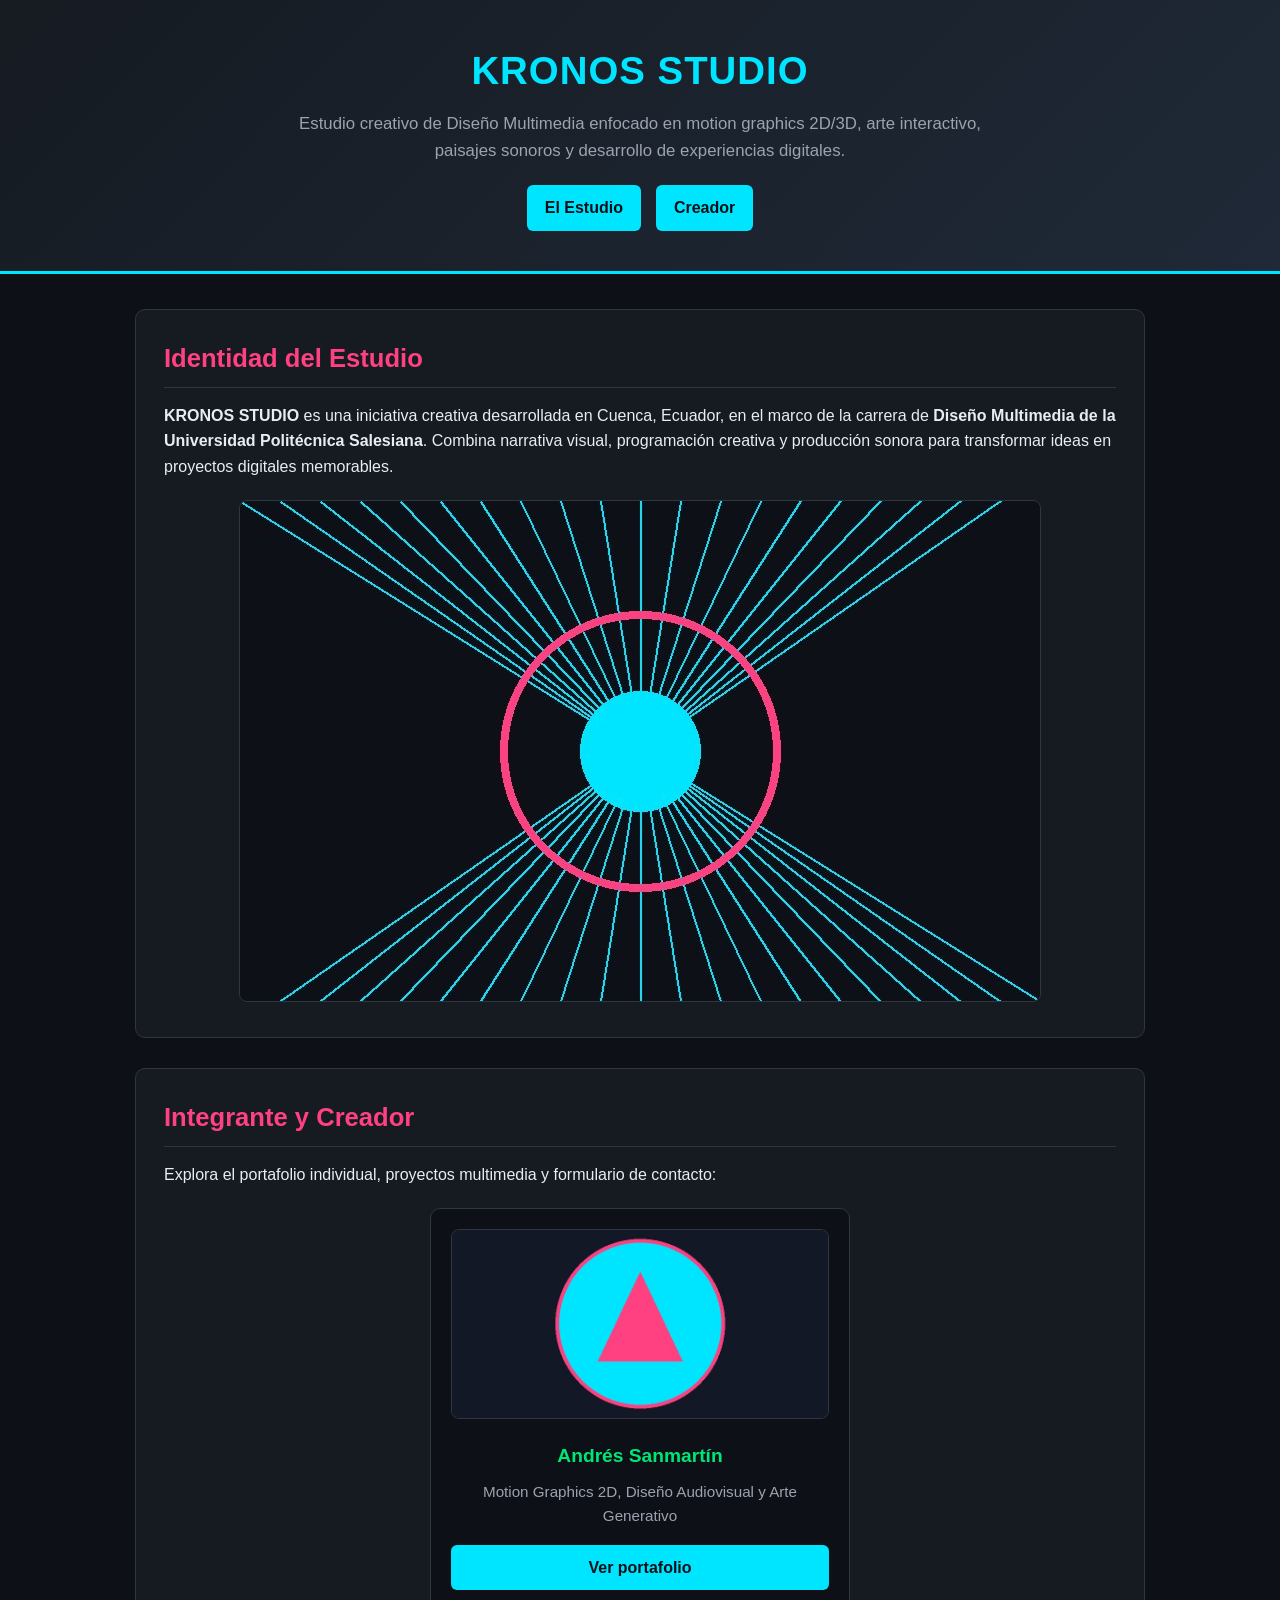
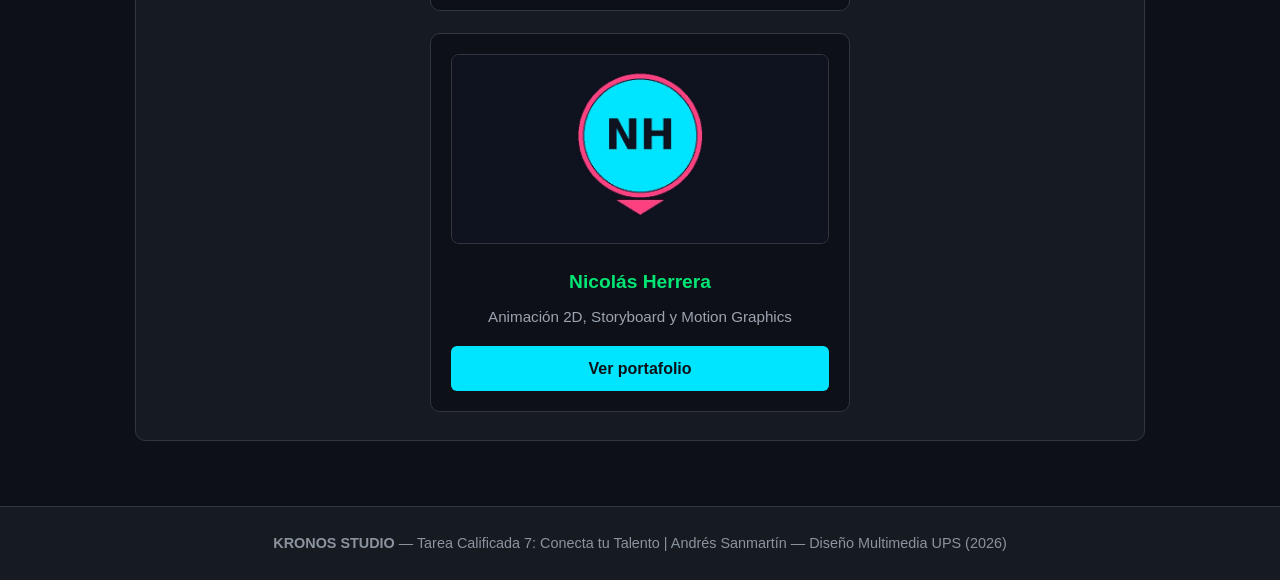
==== index.html @ a29038e9 "Add files via upload" ====
<!DOCTYPE html>
<html lang="es">
<head>
    <meta charset="UTF-8">
    <meta name="viewport" content="width=device-width, initial-scale=1.0">
    <meta name="description" content="KRONOS STUDIO - Estudio de Diseño Multimedia, Motion Graphics, Audio Digital y Experiencias Interactivas por Andrés Sanmartín.">
    <title>KRONOS STUDIO | Estudio de Diseño Multimedia</title>
    <link rel="stylesheet" href="estilos.css">
</head>
<body>

    <header class="hero-header">
        <h1>KRONOS STUDIO</h1>
        <p>
            Estudio creativo de Diseño Multimedia enfocado en motion graphics 2D/3D, 
            arte interactivo, paisajes sonoros y desarrollo de experiencias digitales.
        </p>
        <nav class="nav-bar">
            <a href="#sobre-el-estudio">El Estudio</a>
            <a href="#creador">Creador</a>
        </nav>
    </header>

    <main class="container">

        <section id="sobre-el-estudio">
            <h2>Identidad del Estudio</h2>
            <p>
                <strong>KRONOS STUDIO</strong> es una iniciativa creativa desarrollada en Cuenca, Ecuador, en el marco de la carrera de 
                <strong>Diseño Multimedia de la Universidad Politécnica Salesiana</strong>. Combina narrativa visual, 
                programación creativa y producción sonora para transformar ideas en proyectos digitales memorables.
            </p>
            <div class="banner-box">
                <img src="imagenes/portada.jpg" alt="Identidad visual geométrica y luminosa de Kronos Studio">
            </div>
        </section>

        <section id="creador">
            <h2>Integrante y Creador</h2>
            <p>Explora el portafolio individual, proyectos multimedia y formulario de contacto:</p>

            <div class="grid-cards" style="max-width: 420px; margin: 20px auto 0 auto;">
                <article class="card">
                    <div>
                        <img src="imagenes/andres.jpg" alt="Avatar ilustrado de Andrés Sanmartín">
                        <h3>Andrés Sanmartín</h3>
                        <p>Motion Graphics 2D, Diseño Audiovisual y Arte Generativo</p>
                    </div>
                    <a class="btn-link" href="integrantes/andres/sanmar.html">Ver portafolio</a>
                </article>
                <article class="card">
                    <div>
                        <img src="imagenes/nicolas.jpg" alt="Avatar geométrico de Nicolás Herrera">
                        <h3>Nicolás Herrera</h3>
                        <p>Animación 2D, Storyboard y Motion Graphics</p>
                    </div>
                    <a class="btn-link" href="integrantes/nicolas/index.html">Ver portafolio</a>
                </article>
            </div>
        </section>

    </main>

    <footer>
        <p><strong>KRONOS STUDIO</strong> &mdash; Tarea Calificada 7: Conecta tu Talento | Andrés Sanmartín &mdash; Diseño Multimedia UPS (2026)</p>
    </footer>

</body>
</html>
---- estilos.css ----
* {
    box-sizing: border-box;
    margin: 0;
    padding: 0;
}
body {
    background-color: #0d1117;
    color: #e6edf3;
    font-family: 'Segoe UI', Roboto, Helvetica, Arial, sans-serif;
    line-height: 1.6;
}
.hero-header {
    background: linear-gradient(135deg, #161b22 0%, #1f2937 100%);
    border-bottom: 3px solid #00e5ff;
    padding: 40px 20px;
    text-align: center;
}
.hero-header h1 {
    font-size: 2.4rem;
    color: #00e5ff;
    letter-spacing: 1px;
    margin-bottom: 10px;
}
.hero-header p {
    max-width: 720px;
    margin: 0 auto 20px auto;
    color: #9ca3af;
    font-size: 1.05rem;
}
.nav-bar {
    display: flex;
    justify-content: center;
    flex-wrap: wrap;
    gap: 15px;
    margin-top: 15px;
}
.nav-bar a, .btn-link {
    display: inline-block;
    background-color: #00e5ff;
    color: #0d1117;
    text-decoration: none;
    font-weight: bold;
    padding: 10px 18px;
    border-radius: 6px;
    transition: background-color 0.2s ease, transform 0.2s ease;
}
.nav-bar a:hover, .btn-link:hover {
    background-color: #ff4081;
    color: #ffffff;
    transform: translateY(-2px);
}
.container {
    max-width: 1050px;
    margin: 0 auto;
    padding: 35px 20px;
}
section {
    background-color: #161b22;
    border: 1px solid #30363d;
    border-radius: 10px;
    padding: 28px;
    margin-bottom: 30px;
}
h2 {
    color: #ff4081;
    font-size: 1.6rem;
    margin-bottom: 15px;
    border-bottom: 1px solid #30363d;
    padding-bottom: 8px;
}
h3 {
    color: #00e676;
    font-size: 1.2rem;
    margin-bottom: 8px;
}
.banner-box {
    text-align: center;
    margin-top: 20px;
}
.banner-box img {
    max-width: 100%;
    height: auto;
    border-radius: 8px;
    border: 1px solid #30363d;
}
.grid-cards {
    display: grid;
    grid-template-columns: repeat(auto-fit, minmax(270px, 1fr));
    gap: 22px;
    margin-top: 20px;
}
.card {
    background-color: #0d1117;
    border: 1px solid #30363d;
    border-radius: 10px;
    padding: 20px;
    text-align: center;
    display: flex;
    flex-direction: column;
    justify-content: space-between;
}
.card img {
    width: 100%;
    height: 190px;
    object-fit: cover;
    border-radius: 8px;
    margin-bottom: 15px;
    border: 1px solid #30363d;
}
.card p {
    color: #9ca3af;
    margin-bottom: 16px;
    font-size: 0.95rem;
}
.perfil-grid {
    display: grid;
    grid-template-columns: repeat(auto-fit, minmax(260px, 1fr));
    gap: 24px;
    align-items: center;
}
.perfil-grid img {
    width: 100%;
    max-width: 320px;
    border-radius: 10px;
    border: 2px solid #00e5ff;
    display: block;
    margin: 0 auto;
}
figure {
    background-color: #0d1117;
    border: 1px solid #30363d;
    border-radius: 8px;
    padding: 15px;
    margin-bottom: 12px;
    text-align: center;
}
figure img {
    width: 100%;
    max-height: 220px;
    object-fit: cover;
    border-radius: 6px;
}
figcaption {
    color: #9ca3af;
    font-size: 0.85rem;
    margin-top: 8px;
}
.media-grid {
    display: grid;
    grid-template-columns: repeat(auto-fit, minmax(300px, 1fr));
    gap: 20px;
    margin-top: 15px;
}
.media-box {
    background-color: #0d1117;
    border: 1px solid #30363d;
    border-radius: 8px;
    padding: 18px;
}
audio, video {
    width: 100%;
    margin-top: 10px;
    border-radius: 6px;
}
.contact-form {
    display: flex;
    flex-direction: column;
    gap: 15px;
    margin-top: 15px;
}
.form-group {
    display: flex;
    flex-direction: column;
    gap: 6px;
}
.form-group label {
    font-weight: bold;
    color: #e6edf3;
}
input[type="text"],
input[type="email"],
select,
textarea {
    background-color: #0d1117;
    border: 1px solid #30363d;
    border-radius: 6px;
    color: #e6edf3;
    padding: 10px 12px;
    font-size: 1rem;
    font-family: inherit;
}
input:focus, select:focus, textarea:focus {
    outline: none;
    border-color: #00e5ff;
}
.radio-group {
    display: flex;
    flex-wrap: wrap;
    gap: 20px;
    background-color: #0d1117;
    border: 1px solid #30363d;
    padding: 12px;
    border-radius: 6px;
}
.radio-option {
    display: flex;
    align-items: center;
    gap: 6px;
    font-weight: normal !important;
}
button[type="submit"] {
    background-color: #00e676;
    color: #0d1117;
    border: none;
    padding: 12px 22px;
    font-size: 1rem;
    font-weight: bold;
    border-radius: 6px;
    cursor: pointer;
    align-self: flex-start;
}
button[type="submit"]:hover {
    background-color: #00c853;
}
.aviso-demo {
    background-color: #1f2937;
    border-left: 4px solid #ffab00;
    padding: 10px 14px;
    font-size: 0.9rem;
    color: #fcd34d;
    border-radius: 4px;
}
footer {
    background-color: #161b22;
    border-top: 1px solid #30363d;
    text-align: center;
    padding: 25px 20px;
    color: #8b949e;
    font-size: 0.9rem;
}
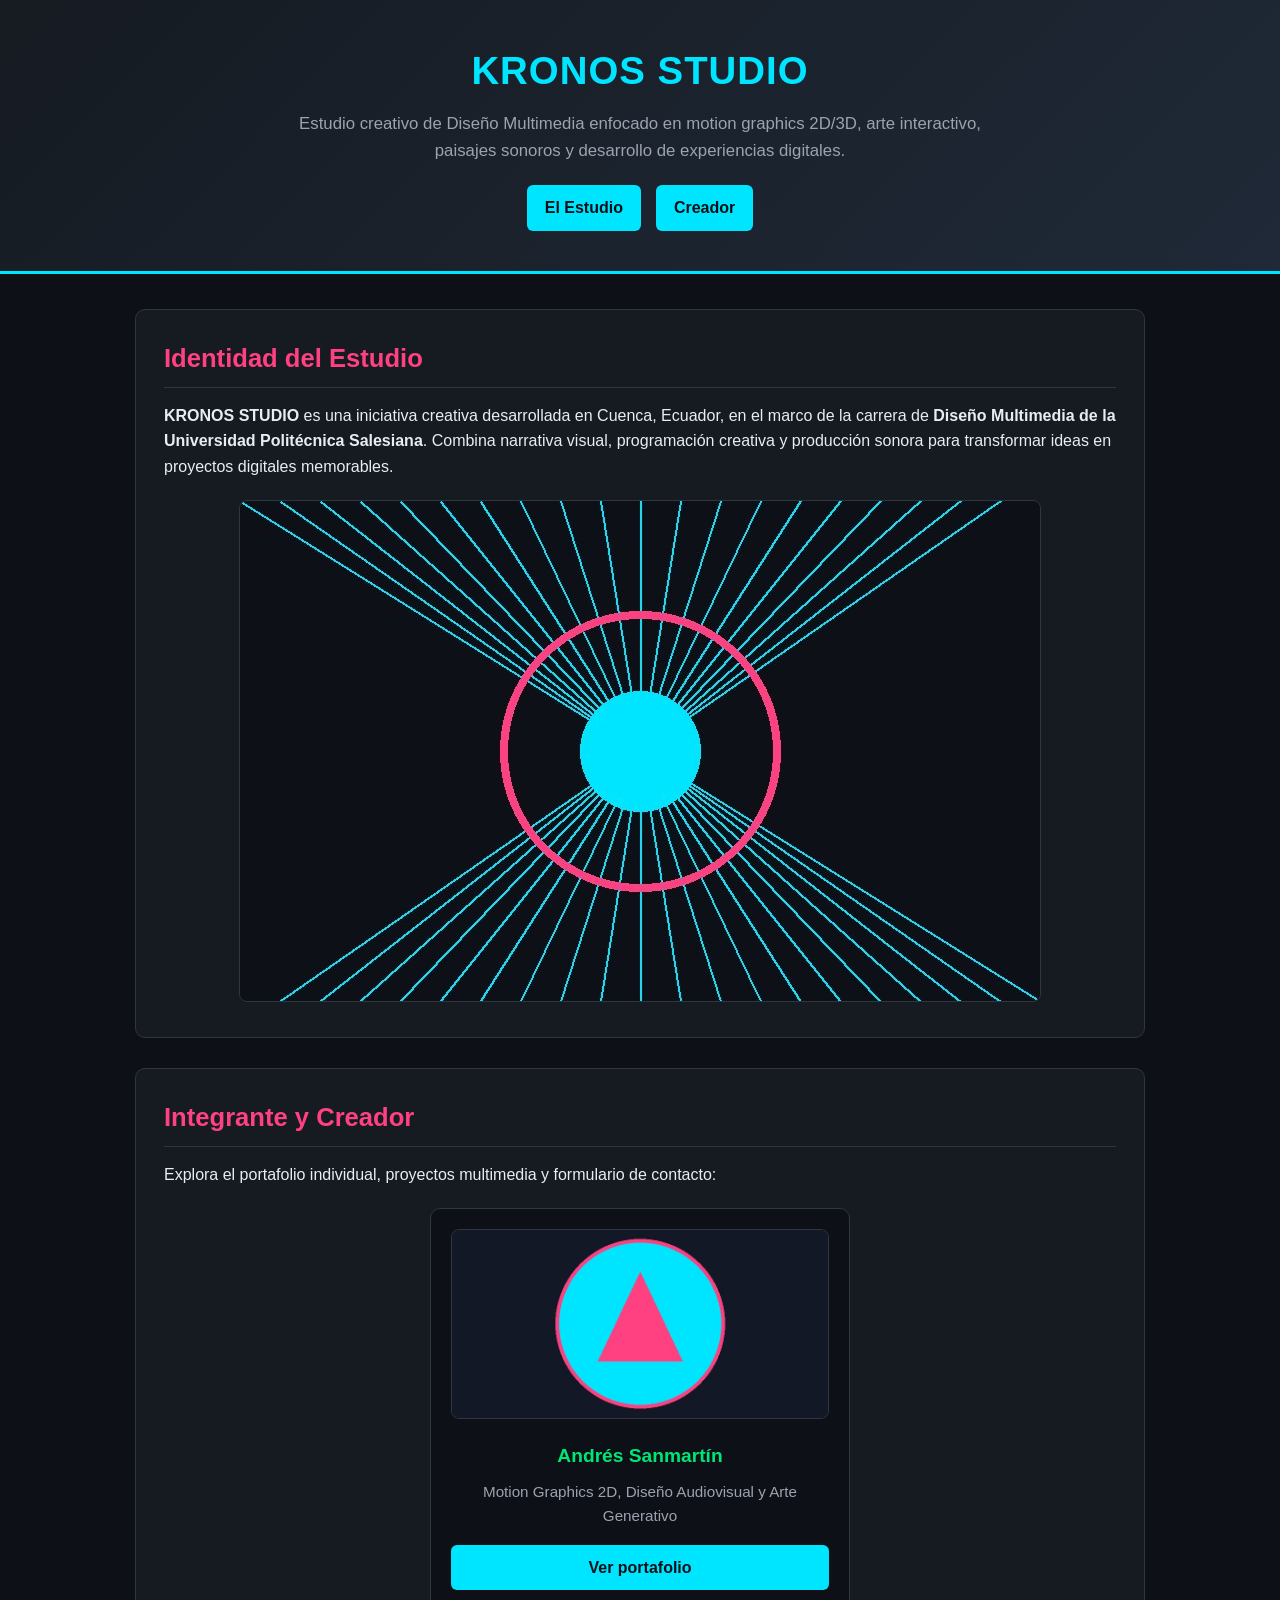
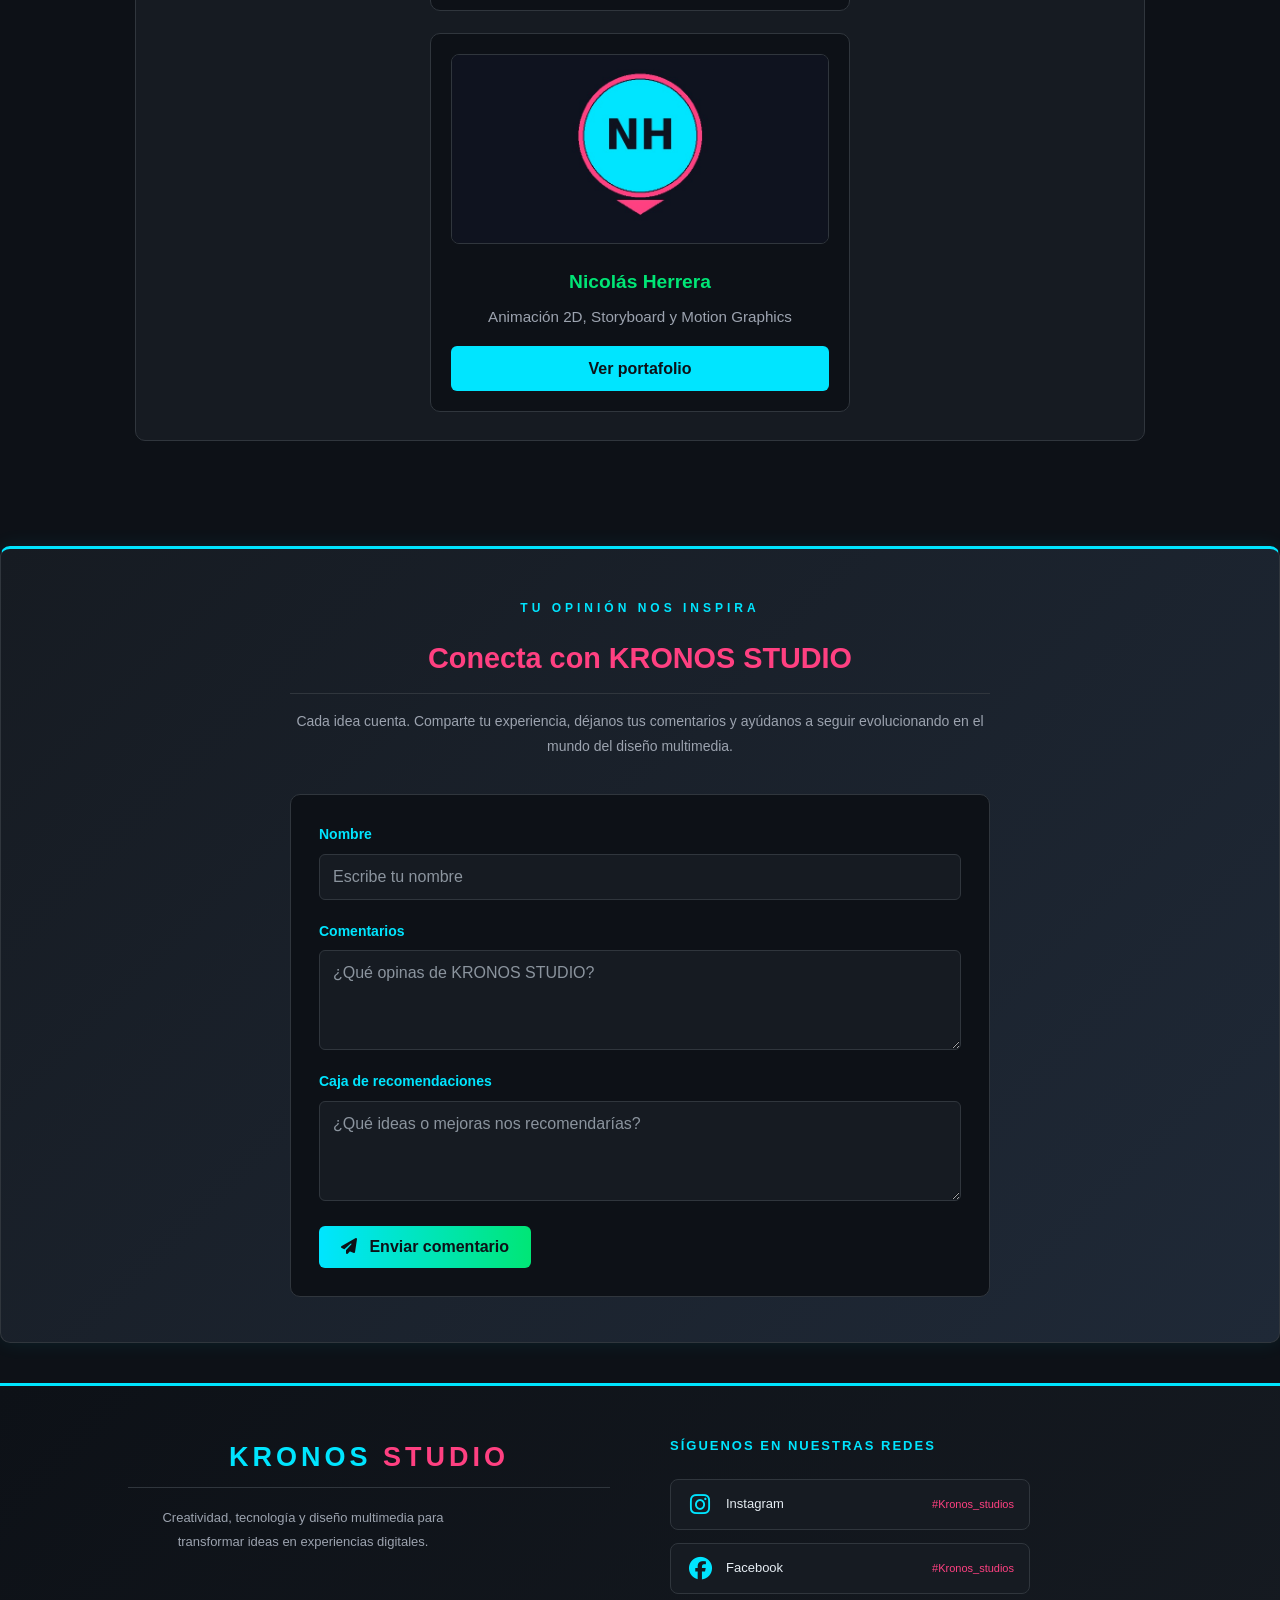
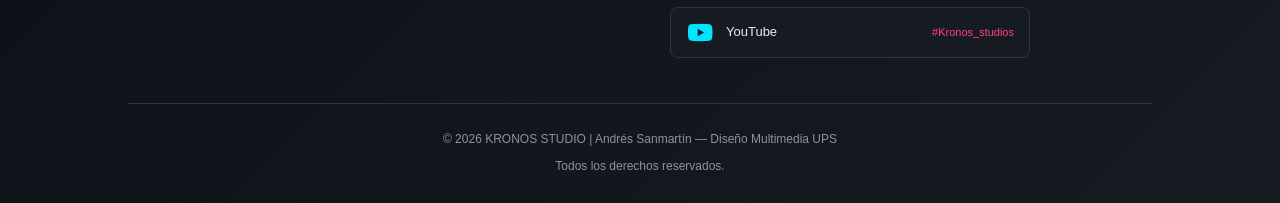
==== commit 63ad285e: "Add files via upload" ====
--- a/index.html
+++ b/index.html
@@ -6,6 +6,7 @@
     <meta name="description" content="KRONOS STUDIO - Estudio de Diseño Multimedia, Motion Graphics, Audio Digital y Experiencias Interactivas por Andrés Sanmartín.">
     <title>KRONOS STUDIO | Estudio de Diseño Multimedia</title>
     <link rel="stylesheet" href="estilos.css">
+    <link rel="stylesheet" href="https://cdnjs.cloudflare.com/ajax/libs/font-awesome/6.5.2/css/all.min.css">
 </head>
 <body>
 
@@ -61,9 +62,116 @@
 
     </main>
 
-    <footer>
-        <p><strong>KRONOS STUDIO</strong> &mdash; Tarea Calificada 7: Conecta tu Talento | Andrés Sanmartín &mdash; Diseño Multimedia UPS (2026)</p>
-    </footer>
+<!-- SECCIÓN DE COMENTARIOS Y RECOMENDACIONES -->
+
+<section id="comentarios" class="feedback-section">
+
+    <div class="feedback-header">
+        <span class="feedback-etiqueta">TU OPINIÓN NOS INSPIRA</span>
+        <h2>Conecta con KRONOS STUDIO</h2>
+        <p>
+            Cada idea cuenta. Comparte tu experiencia, déjanos tus
+            comentarios y ayúdanos a seguir evolucionando
+            en el mundo del diseño multimedia.
+        </p>
+    </div>
+
+    <form class="feedback-form">
+
+        <div class="feedback-group">
+            <label for="nombre-feedback">Nombre</label>
+            <input
+                type="text"
+                id="nombre-feedback"
+                name="nombre"
+                placeholder="Escribe tu nombre"
+                required>
+        </div>
+
+        <div class="feedback-group">
+            <label for="comentario-feedback">Comentarios</label>
+            <textarea
+                id="comentario-feedback"
+                name="comentario"
+                rows="4"
+                placeholder="¿Qué opinas de KRONOS STUDIO?"
+                required></textarea>
+        </div>
+
+        <div class="feedback-group">
+            <label for="recomendacion-feedback">
+                Caja de recomendaciones
+            </label>
+            <textarea
+                id="recomendacion-feedback"
+                name="recomendacion"
+                rows="4"
+                placeholder="¿Qué ideas o mejoras nos recomendarías?"></textarea>
+        </div>
+
+        <button type="submit" class="feedback-button">
+            <i class="fa-solid fa-paper-plane"></i>
+            Enviar comentario
+        </button>
+
+    </form>
+
+</section>
+
+    
+<!-- PIE DE PÁGINA -->
+
+<footer class="footer-kronos">
+
+    <div class="footer-content">
+
+        <div class="footer-brand">
+            <h2>KRONOS <span>STUDIO</span></h2>
+            <p>
+                Creatividad, tecnología y diseño multimedia
+                para transformar ideas en experiencias digitales.
+            </p>
+        </div>
+
+        <div class="footer-social">
+
+            <h3>SÍGUENOS EN NUESTRAS REDES</h3>
+
+            <a href="https://www.instagram.com/"
+               target="_blank" rel="noopener noreferrer">
+                <i class="fa-brands fa-instagram"></i>
+                <span>Instagram</span>
+                <strong>#Kronos_studios</strong>
+            </a>
+
+            <a href="https://www.facebook.com/"
+               target="_blank" rel="noopener noreferrer">
+                <i class="fa-brands fa-facebook"></i>
+                <span>Facebook</span>
+                <strong>#Kronos_studios</strong>
+            </a>
+
+            <a href="https://www.youtube.com/"
+               target="_blank" rel="noopener noreferrer">
+                <i class="fa-brands fa-youtube"></i>
+                <span>YouTube</span>
+                <strong>#Kronos_studios</strong>
+            </a>
+
+        </div>
+
+    </div>
+
+    <div class="footer-bottom">
+        <p>
+            © 2026 KRONOS STUDIO | Andrés Sanmartín
+            — Diseño Multimedia UPS
+        </p>
+        <p>Todos los derechos reservados.</p>
+    </div>
+
+</footer>
+
 
 </body>
 </html>
--- a/estilos.css
+++ b/estilos.css
@@ -238,3 +238,306 @@
     color: #8b949e;
     font-size: 0.9rem;
 }
+
+/* =========================================
+   COMENTARIOS Y RECOMENDACIONES
+========================================= */
+
+.feedback-section {
+    padding: 45px 28px;
+    background: linear-gradient(135deg, #161b22, #1f2937);
+    border: 1px solid #30363d;
+    border-top: 3px solid #00e5ff;
+    border-radius: 10px;
+    margin: 40px auto;
+    box-shadow: 0 0 20px #00e5ff15;
+}
+
+.feedback-header {
+    text-align: center;
+    max-width: 700px;
+    margin: 0 auto 35px;
+}
+
+.feedback-etiqueta {
+    color: #00e5ff;
+    font-size: 12px;
+    font-weight: bold;
+    letter-spacing: 4px;
+}
+
+.feedback-header h2 {
+    color: #ff4081;
+    font-size: 1.8rem;
+    margin: 15px 0;
+    border-bottom: 1px solid #30363d;
+    padding-bottom: 12px;
+}
+
+.feedback-header p {
+    color: #9ca3af;
+    line-height: 1.8;
+    font-size: 14px;
+}
+
+/* FORMULARIO */
+
+.feedback-form {
+    max-width: 700px;
+    margin: auto;
+    padding: 28px;
+    display: flex;
+    flex-direction: column;
+    gap: 20px;
+    background-color: #0d1117;
+    border: 1px solid #30363d;
+    border-radius: 10px;
+}
+
+.feedback-group {
+    display: flex;
+    flex-direction: column;
+    gap: 8px;
+}
+
+.feedback-group label {
+    color: #00e5ff;
+    font-size: 14px;
+    font-weight: bold;
+}
+
+.feedback-group input,
+.feedback-group textarea {
+    width: 100%;
+    padding: 13px;
+    background-color: #161b22;
+    border: 1px solid #30363d;
+    border-radius: 6px;
+    color: #e6edf3;
+    font-size: 1rem;
+    font-family: inherit;
+    outline: none;
+    transition: 0.3s;
+}
+
+.feedback-group input::placeholder,
+.feedback-group textarea::placeholder {
+    color: #8b949e;
+}
+
+.feedback-group input:focus,
+.feedback-group textarea:focus {
+    border-color: #00e5ff;
+    box-shadow: 0 0 10px #00e5ff22;
+}
+
+.feedback-group textarea {
+    resize: vertical;
+}
+
+.feedback-button {
+    padding: 13px 22px;
+    margin-top: 5px;
+    background: linear-gradient(90deg, #00e5ff, #00e676);
+    color: #0d1117;
+    border: none;
+    border-radius: 6px;
+    font-family: inherit;
+    font-size: 15px;
+    font-weight: bold;
+    cursor: pointer;
+    align-self: flex-start;
+    transition: 0.3s;
+}
+
+.feedback-button i {
+    margin-right: 8px;
+}
+
+.feedback-button:hover {
+    background: #ff4081;
+    color: white;
+    transform: translateY(-3px);
+    box-shadow: 0 5px 15px #ff408155;
+}
+
+/* =========================================
+   FOOTER KRONOS STUDIO
+========================================= */
+
+.footer-kronos {
+    background: linear-gradient(135deg, #0d1117, #161b22);
+    padding: 50px 10% 20px;
+    border-top: 3px solid #00e5ff;
+}
+
+.footer-content {
+    display: grid;
+    grid-template-columns: 1fr 1fr;
+    gap: 60px;
+    max-width: 1100px;
+    margin: auto;
+    align-items: start;
+}
+
+/* IDENTIDAD DEL ESTUDIO */
+
+.footer-brand h2 {
+    font-size: 27px;
+    letter-spacing: 4px;
+    color: #00e5ff;
+    margin-bottom: 18px;
+}
+
+.footer-brand h2 span {
+    color: #ff4081;
+}
+
+.footer-brand p {
+    max-width: 350px;
+    color: #9ca3af;
+    font-size: 13px;
+    line-height: 1.9;
+}
+
+/* REDES SOCIALES A LA IZQUIERDA */
+
+.footer-social {
+    display: flex;
+    flex-direction: column;
+    align-items: flex-start;
+    gap: 13px;
+}
+
+.footer-social h3 {
+    color: #00e5ff;
+    font-size: 13px;
+    letter-spacing: 2px;
+    margin-bottom: 10px;
+}
+
+.footer-social a {
+    display: flex;
+    align-items: center;
+    gap: 12px;
+    width: 100%;
+    max-width: 360px;
+    margin: 0;
+    padding: 13px 15px;
+    background-color: #161b22;
+    border: 1px solid #30363d;
+    border-radius: 8px;
+    color: #e6edf3;
+    text-decoration: none;
+    transition: 0.3s;
+}
+
+.footer-social a i {
+    font-size: 23px;
+    width: 28px;
+    text-align: center;
+    color: #00e5ff;
+    transition: 0.3s;
+}
+
+.footer-social a span {
+    font-size: 13px;
+    color: #e6edf3;
+}
+
+.footer-social a strong {
+    margin-left: auto;
+    font-size: 11px;
+    color: #ff4081;
+    font-weight: 500;
+}
+
+.footer-social a:hover {
+    border-color: #00e5ff;
+    background-color: #1f2937;
+    transform: translateX(6px);
+    box-shadow: 0 0 12px #00e5ff22;
+}
+
+.footer-social a:hover i {
+    color: #ff4081;
+    transform: scale(1.15);
+}
+
+/* FRANJA INFERIOR */
+
+.footer-bottom {
+    max-width: 1100px;
+    margin: 45px auto 0;
+    padding-top: 20px;
+    border-top: 1px solid #30363d;
+    text-align: center;
+}
+
+.footer-bottom p {
+    color: #8b949e;
+    font-size: 12px;
+    line-height: 1.8;
+    margin: 5px;
+}
+
+/* =========================================
+   DISEÑO RESPONSIVE
+========================================= */
+
+@media (max-width: 850px) {
+
+    .footer-content {
+        grid-template-columns: 1fr;
+        gap: 35px;
+    }
+
+    .footer-brand {
+        text-align: center;
+    }
+
+    .footer-brand p {
+        margin: auto;
+    }
+
+    .footer-social {
+        align-items: flex-start;
+        width: 100%;
+    }
+
+    .footer-social a {
+        max-width: 100%;
+    }
+}
+
+@media (max-width: 600px) {
+
+    .feedback-section {
+        padding: 35px 18px;
+    }
+
+    .feedback-form {
+        padding: 20px 15px;
+    }
+
+    .feedback-header h2 {
+        font-size: 1.4rem;
+    }
+
+    .footer-kronos {
+        padding: 40px 6% 20px;
+    }
+
+    .footer-social a {
+        gap: 8px;
+        padding: 12px 10px;
+    }
+
+    .footer-social a strong {
+        font-size: 10px;
+    }
+
+    .footer-bottom p {
+        font-size: 11px;
+    }
+}
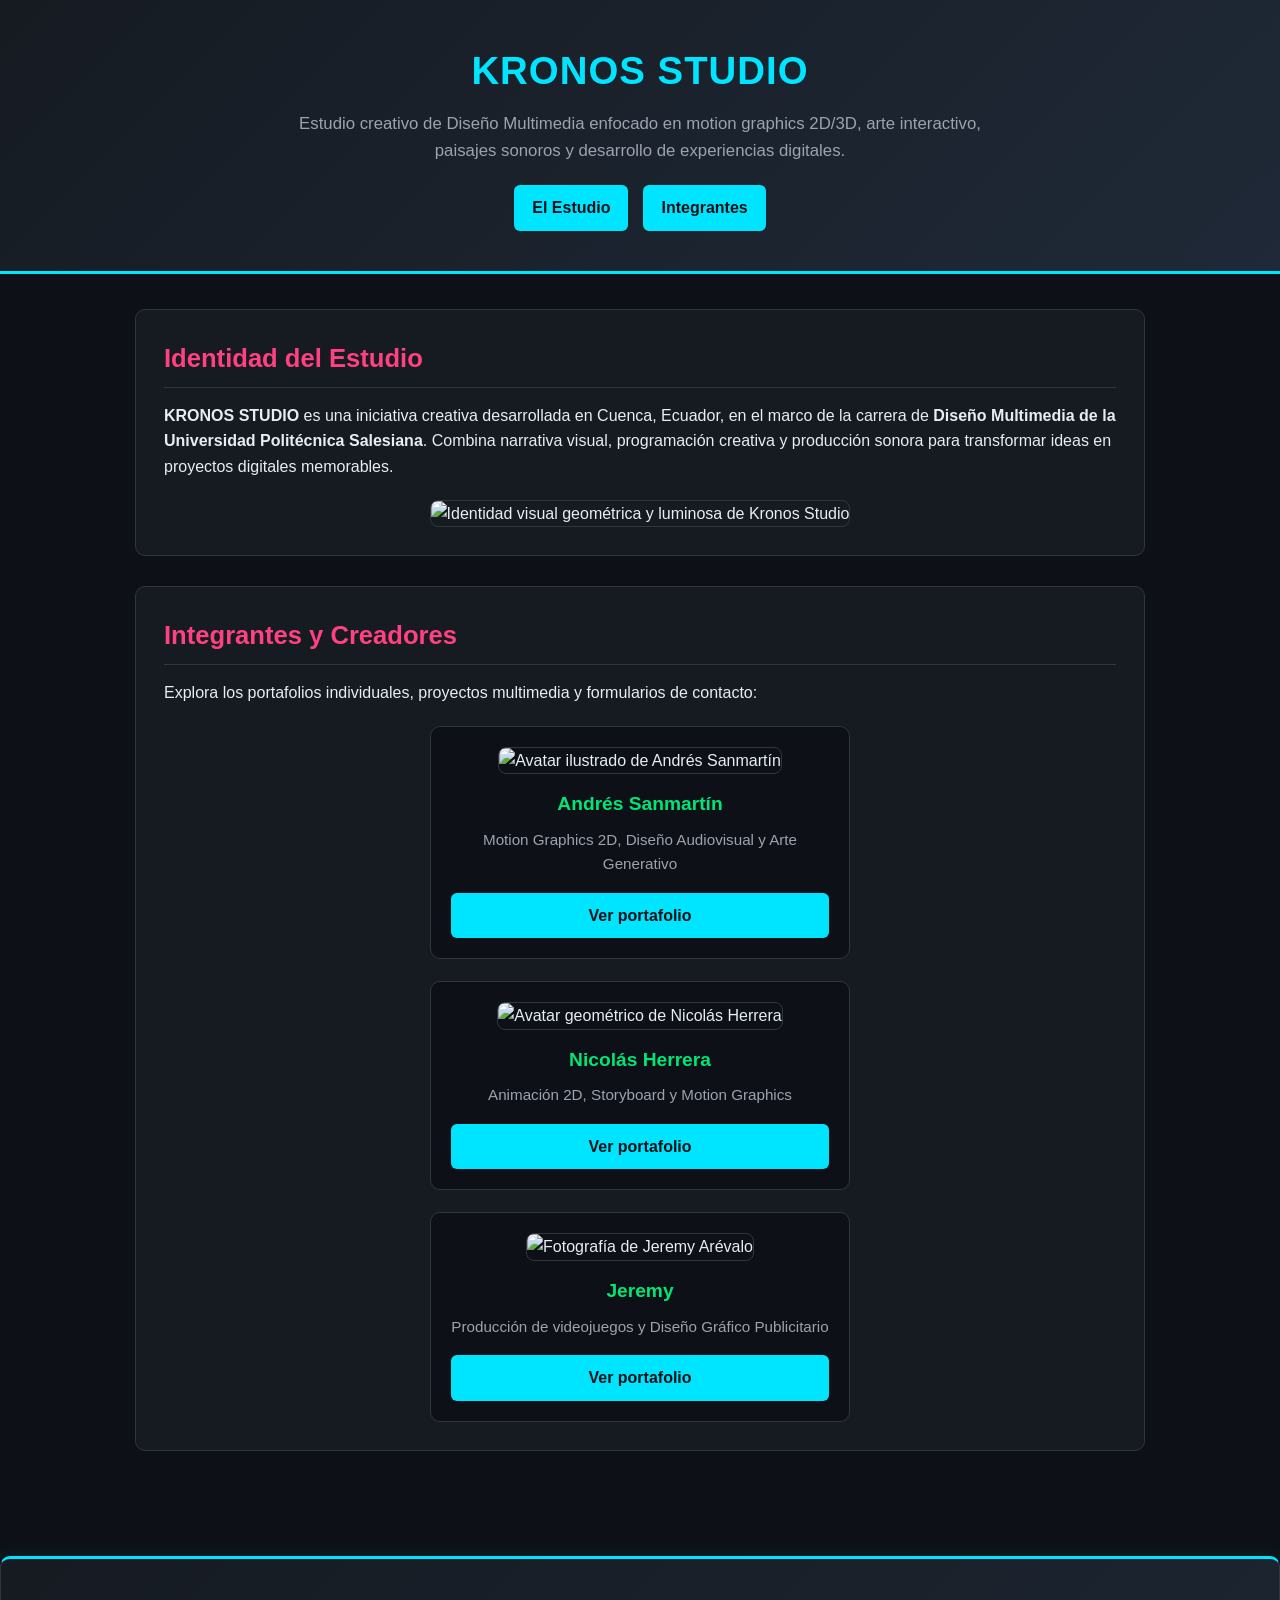
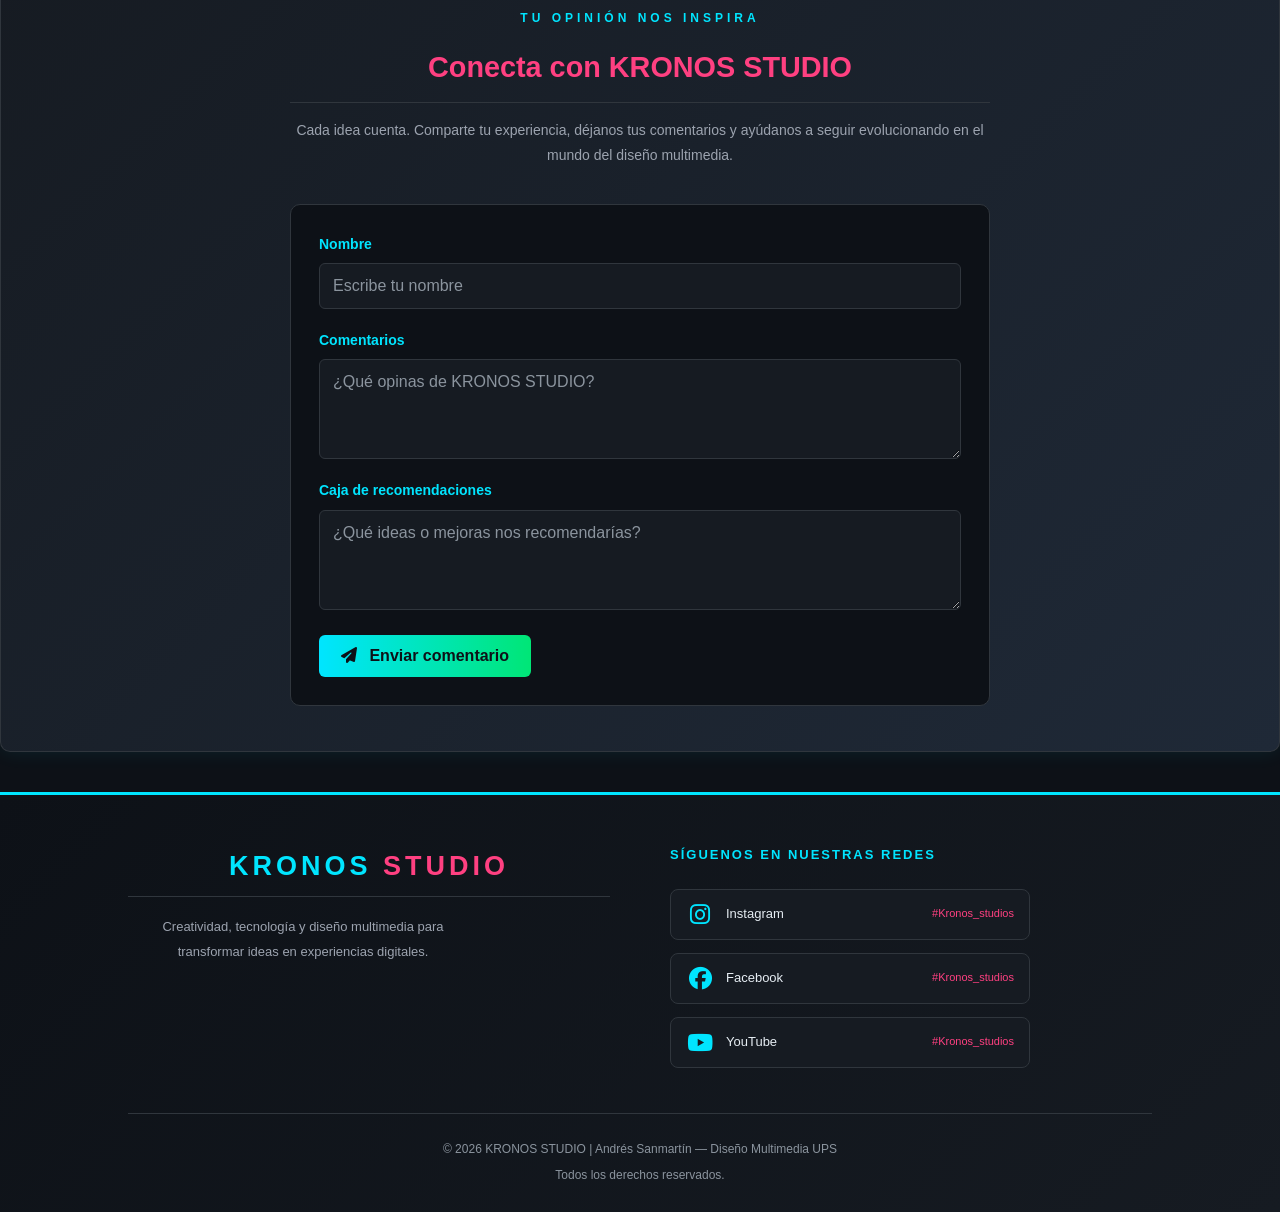
==== commit eb71521a: "Add files via upload" ====
--- a/index.html
+++ b/index.html
@@ -18,7 +18,7 @@
         </p>
         <nav class="nav-bar">
             <a href="#sobre-el-estudio">El Estudio</a>
-            <a href="#creador">Creador</a>
+            <a href="#creador">Integrantes</a>
         </nav>
     </header>
 
@@ -37,8 +37,8 @@
         </section>
 
         <section id="creador">
-            <h2>Integrante y Creador</h2>
-            <p>Explora el portafolio individual, proyectos multimedia y formulario de contacto:</p>
+            <h2>Integrantes y Creadores</h2>
+            <p>Explora los portafolios individuales, proyectos multimedia y formularios de contacto:</p>
 
             <div class="grid-cards" style="max-width: 420px; margin: 20px auto 0 auto;">
                 <article class="card">
@@ -56,6 +56,14 @@
                         <p>Animación 2D, Storyboard y Motion Graphics</p>
                     </div>
                     <a class="btn-link" href="integrantes/nicolas/index.html">Ver portafolio</a>
+                </article>
+                <article class="card">
+                    <div>
+                        <img src="imagenes/jeremy.jpeg" alt="Fotografía de Jeremy Arévalo">
+                        <h3>Jeremy</h3>
+                        <p>Producción de videojuegos y Diseño Gráfico Publicitario</p>
+                    </div>
+                    <a class="btn-link" href="integrantes/jeremy/index.html">Ver portafolio</a>
                 </article>
             </div>
         </section>
